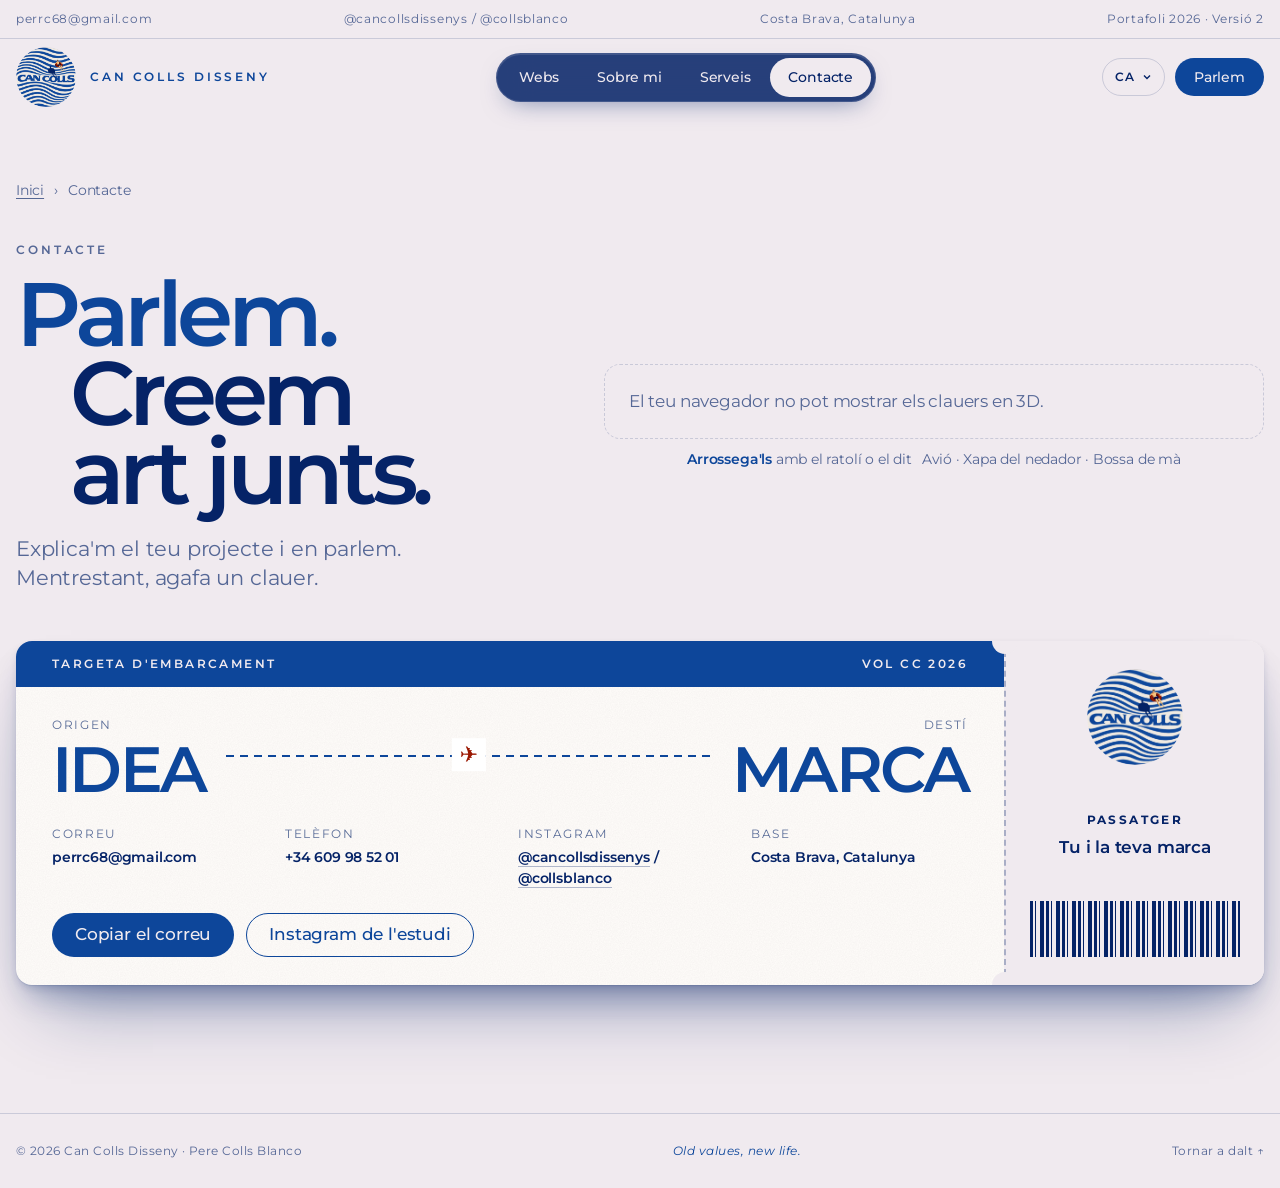
==== contacte.html @ 16e03395 "Portafoli v2: versió centrada en disseny web Webs (Brúixola actual i anterior, Galeria Onyar, All El" ====
<!doctype html>
<html lang="ca">
<head>
<meta charset="utf-8">
<meta name="viewport" content="width=device-width,initial-scale=1,viewport-fit=cover">
<title>Contacte · Pere Colls</title>
<meta name="claude:viewport-fit-sides" content="cover">
<meta name="description" content="Contacta amb Pere Colls, Can Colls Disseny.">
<link rel="preconnect" href="https://fonts.googleapis.com">
<link rel="preconnect" href="https://fonts.gstatic.com" crossorigin>
<link rel="stylesheet" href="https://fonts.googleapis.com/css2?family=Montserrat:ital,wght@0,400;0,500;0,600;1,400&display=swap">
<link rel="stylesheet" href="styles.css">
</head>
<body>
<div class="strip gut">
  <div class="wrap">
    <a href="contacte.html">perrc68@gmail.com</a>
    <span><a href="https://www.instagram.com/cancollsdissenys/" target="_blank" rel="noopener">@cancollsdissenys</a> / <a href="https://www.instagram.com/collsblanco/" target="_blank" rel="noopener">@collsblanco</a></span>
    <span>Costa Brava, Catalunya</span>
    <span>Portafoli 2026 · Versió 2</span>
  </div>
</div>

<nav class="nav gut" id="nav" aria-label="Principal">
  <div class="wrap">
    <a class="brand" href="./" aria-label="Can Colls Disseny, inici">
      <img src="assets/logo-cercle.png" alt="Logotip de Can Colls" width="60" height="60">
      <span>Can Colls Disseny</span>
    </a>
    <div class="menu" id="menu">
      <div class="menu-bar">
        <span class="menu-pill" aria-hidden="true"></span>
        <a href="treball.html" data-panel="p-treball">Webs</a>
        <a href="sobre-mi.html" data-panel="p-sobre">Sobre mi</a>
        <a href="serveis.html" data-panel="p-serveis">Serveis</a>
        <a href="contacte.html" data-panel="p-contacte" aria-current="page">Contacte</a>
      </div>
      <div class="menu-panel" aria-hidden="true">
        <div class="mp" id="p-treball">
          <p class="mp-k">Webs</p>
          <a href="treball.html#bruixola"><img src="assets/web/bx-hero.jpg" alt="" width="56" height="56" loading="lazy"><span><b>Brúixola</b><small>Web i evolució · 2026</small></span></a>
          <a href="treball.html#onyar"><img src="assets/web/on-hero.jpg" alt="" width="56" height="56" loading="lazy"><span><b>Galeria Onyar</b><small>Web de galeria d'art</small></span></a>
          <a href="treball.html#aem"><img src="assets/web/aem-inici.jpg" alt="" width="56" height="56" loading="lazy"><span><b>All Electric Motors</b><small>Web d'empresa · en curs</small></span></a>
          <a href="treball.html#portafoli"><img src="assets/web/pf-inici.jpg" alt="" width="56" height="56" loading="lazy"><span><b>Portafoli Can Colls</b><small>Web personal</small></span></a>
          <a href="treball.html#segell"><img src="assets/web/sg-olivetti.jpg" alt="" width="56" height="56" loading="lazy"><span><b>Segell</b><small>Revista de marques</small></span></a>
          <a href="treball.html#altres"><img src="assets/cc-hero.jpg" alt="" width="56" height="56" loading="lazy"><span><b>Altres projectes</b><small>Branding, moda i cartells</small></span></a>
        </div>
        <div class="mp" id="p-sobre">
          <img class="mp-photo" src="assets/pere-retrat.jpg" alt="" width="120" height="150" loading="lazy">
          <div><p class="mp-k">Sobre mi</p><p class="mp-t">Hola! Sóc en Pere.</p><p class="mp-s">Disseny web i branding des de la Costa Brava. Estudio Màrqueting i Publicitat a Girona.</p></div>
        </div>
        <div class="mp" id="p-serveis">
          <p class="mp-k">Serveis</p>
          <a href="serveis.html">Webs</a>
          <a href="serveis.html">Identitat de marca</a>
          <a href="serveis.html">Cartelleria</a>
          <a href="serveis.html">Extres a la carta</a>
        </div>
        <div class="mp" id="p-contacte">
          <p class="mp-k">Contacte</p>
          <p class="mp-t">Parlem. Creem art junts.</p>
          <p class="mp-s">perrc68@gmail.com</p>
          <a class="mp-go" href="contacte.html">Obre la targeta d'embarcament →</a>
        </div>
      </div>
    </div>
    <div class="nav-end">
      <div class="lang" id="lang">
        <button type="button" class="lang-btn" id="lang-btn" aria-haspopup="listbox" aria-expanded="false" aria-label="Idioma"><span id="lang-cur">CA</span><svg width="10" height="10" viewBox="0 0 10 10" aria-hidden="true"><path d="M2 3.5l3 3 3-3" fill="none" stroke="currentColor" stroke-width="1.4"/></svg></button>
        <ul class="lang-list" id="lang-list" translate="no" role="listbox" aria-label="Idioma" hidden>
          <li><button type="button" role="option" data-lang="ca" lang="ca"><span>Català</span><small>CA</small></button></li>
          <li><button type="button" role="option" data-lang="en" lang="en"><span>English</span><small>EN</small></button></li>
          <li><button type="button" role="option" data-lang="es" lang="es"><span>Español</span><small>ES</small></button></li>
          <li><button type="button" role="option" data-lang="fr" lang="fr"><span>Français</span><small>FR</small></button></li>
        </ul>
      </div>
      <a class="pill pill--fill" href="contacte.html">Parlem</a>
    </div>
  </div>
</nav>

<main id="contingut-principal">
  <!-- CONTACTE -->
  <section class="contact gut" id="contacte" aria-labelledby="ct-t">
    <div class="wrap">
      <nav class="crumbs" aria-label="Ruta" style="margin-bottom:40px"><a href="./">Inici</a><span aria-hidden="true">›</span><span>Contacte</span></nav>
      <div class="contact-top">
        <div>
          <p class="eyebrow" style="margin-bottom:16px">Contacte</p>
          <h2 id="ct-t">Parlem. <span>Creem art junts.</span></h2>
          <p class="lead">Explica'm el teu projecte i en parlem. Mentrestant, agafa un clauer.</p>
        </div>
        <figure class="keys">
          <canvas id="keys" aria-label="Tres clauers 3D de Can Colls que es poden arrossegar: un avió en miniatura, una xapa amb el nedador i una bossa de mà"></canvas>
          <p class="keys-msg">El teu navegador no pot mostrar els clauers en 3D.</p>
          <figcaption><span><b>Arrossega'ls</b> amb el ratolí o el dit</span><span>Avió · Xapa del nedador · Bossa de mà</span></figcaption>
        </figure>
      </div>
      <article class="pass" aria-label="Targeta d'embarcament amb les dades de contacte">
        <div class="pass-main">
          <div class="pass-top"><span>Targeta d'embarcament</span><span>Vol CC 2026</span></div>
          <div class="route">
            <div><small>Origen</small><b>IDEA</b></div>
            <div class="path" aria-hidden="true"></div>
            <div class="r2"><small>Destí</small><b>MARCA</b></div>
          </div>
          <dl class="fields">
            <div><dt>Correu</dt><dd id="mail">perrc68@gmail.com</dd></div>
            <div><dt>Telèfon</dt><dd>+34 609 98 52 01</dd></div>
            <div><dt>Instagram</dt><dd><a href="https://www.instagram.com/cancollsdissenys/" target="_blank" rel="noopener">@cancollsdissenys</a> / <a href="https://www.instagram.com/collsblanco/" target="_blank" rel="noopener">@collsblanco</a></dd></div>
            <div><dt>Base</dt><dd>Costa Brava, Catalunya</dd></div>
          </dl>
          <div class="pass-actions">
            <button class="pill pill--fill" type="button" id="copy">Copiar el correu</button>
            <a class="pill pill--line" href="https://www.instagram.com/cancollsdissenys/" target="_blank" rel="noopener">Instagram de l'estudi</a>
            <span class="copied" id="copied" role="status" aria-live="polite"></span>
          </div>
        </div>
        <div class="pass-stub">
          <img src="assets/logo-cercle.png" alt="Logotip de Can Colls" width="96" height="96" loading="lazy">
          <div><b>Passatger</b><p style="font-weight:600;margin-top:4px">Tu i la teva marca</p></div>
          <div class="bar" aria-hidden="true"></div>
        </div>
      </article>
    </div>
  </section>
</main>

<footer class="gut">
  <div class="wrap">
    <span>© 2026 Can Colls Disseny · Pere Colls Blanco</span>
    <i>Old values, new life.</i>
    <a href="#" onclick="window.scrollTo({top:0,behavior:'smooth'});return false;" style="text-decoration:none">Tornar a dalt ↑</a>
  </div>
</footer>

<dialog class="lb" id="lb" aria-label="Imatge ampliada">
  <button type="button" id="lb-close">Tanca</button>
  <img id="lb-img" src="" alt="">
  <p id="lb-cap"></p>
</dialog>

<script src="https://cdnjs.cloudflare.com/ajax/libs/three.js/r128/three.min.js"></script>
<script src="keys.js"></script>
<script src="i18n.js"></script>
<script src="app.js"></script>
</body>
</html>
---- styles.css ----
/* Can Colls Disseny · portafoli */
/* Layout: estudi retro-editorial. Manual Can Colls (colors, Montserrat, logotip) mana sobre tot;
   estructura de Lafulla (índex net), Abril (collage), Kevin Luna (pestanyes, "Hola!"), Nofringga (índex amb selecció, capçaleres de categoria);
   moviment d'Apple (scroll fixat, revelat de paraules, imatge que s'expandeix, galeria horitzontal). */
:root{
  /* Paleta oficial del manual de marca */
  --blau:#0D469A;      /* Blau principal: logotip, títols, elements clau */
  --mari:#052367;      /* Blau marí: fons foscos, textos de suport */
  --vermell:#9A1701;   /* Vermell terra: accent puntual */
  --blanc:#F0EAEF;     /* Blanc trencat: fons clars */
  --paper:#FFFFFF;

  /* Rols (tema clar) */
  --bg:var(--blanc);
  --fg:var(--mari);
  --heading:var(--blau);
  --muted:rgba(5,35,103,.66);
  --faint:rgba(5,35,103,.2);
  --line:rgba(5,35,103,.16);
  --surface:var(--paper);
  --band:var(--mari);
  --band-fg:var(--blanc);
  --band2:var(--blau);
  --btn:var(--blau);
  --btn-fg:var(--blanc);
  --outline:var(--blau);
  --accent:var(--vermell);
  --nav:rgba(240,234,239,.78);
  --shadow:rgba(5,35,103,.18);

  /* Tipografia: Montserrat SemiBold per a titulars, Regular per a text (manual p.07) */
  --font:"Montserrat",ui-sans-serif,system-ui,-apple-system,"Segoe UI",Roboto,Arial,sans-serif;
  --t-cap:12px; --t-sm:14px; --t-body:17px; --t-sub:21px;
  --t-h3:clamp(24px,2.6vw,32px);
  --t-h2:clamp(36px,5.4vw,72px);
  --t-h1:clamp(84px,17vw,248px);

  /* Moviment Apple */
  --ease:cubic-bezier(.28,.11,.32,1);
  --ease-out:cubic-bezier(.25,.1,.25,1);
  --r-img:8px; --r-pill:980px;
  --gut-l:max(16px,env(safe-area-inset-left,0px));
  --gut-r:max(16px,env(safe-area-inset-right,0px));
  --max:1320px;
}
@media (prefers-color-scheme:dark){
  :root:not([data-theme="light"]){
    --bg:var(--mari); --fg:var(--blanc); --heading:var(--blanc);
    --muted:rgba(240,234,239,.72); --faint:rgba(240,234,239,.22); --line:rgba(240,234,239,.16);
    --surface:#0A2F7A; --band:var(--blau); --band-fg:var(--blanc); --band2:#0A2F7A;
    --btn:var(--blanc); --btn-fg:var(--mari); --outline:var(--blanc);
    --nav:rgba(5,35,103,.78); --shadow:rgba(0,0,0,.4);
    color-scheme:dark;
  }
}
:root[data-theme="dark"]{
  --bg:var(--mari); --fg:var(--blanc); --heading:var(--blanc);
  --muted:rgba(240,234,239,.72); --faint:rgba(240,234,239,.22); --line:rgba(240,234,239,.16);
  --surface:#0A2F7A; --band:var(--blau); --band-fg:var(--blanc); --band2:#0A2F7A;
  --btn:var(--blanc); --btn-fg:var(--mari); --outline:var(--blanc);
  --nav:rgba(5,35,103,.78); --shadow:rgba(0,0,0,.4);
  color-scheme:dark;
}

*{box-sizing:border-box}
html{scroll-behavior:smooth;-webkit-text-size-adjust:100%}
body{background:var(--bg);color:var(--fg);font-family:var(--font);font-size:var(--t-body);line-height:1.5;letter-spacing:-.011em;overflow-x:clip;-webkit-font-smoothing:antialiased}
img{display:block;max-width:100%;height:auto}
a{color:inherit}
h1,h2,h3{font-weight:600;color:var(--heading);text-wrap:balance;margin:0}
p{margin:0}
:focus-visible{outline:2px solid var(--accent);outline-offset:3px;border-radius:4px}
.wrap{max-width:var(--max);margin-inline:auto}
.gut{padding-left:var(--gut-l);padding-right:var(--gut-r)}
.eyebrow{font-size:var(--t-cap);font-weight:600;letter-spacing:.24em;text-transform:uppercase;color:var(--muted)}
.lead{font-size:var(--t-sub);line-height:1.38;max-width:34ch;color:var(--fg)}
.stars{letter-spacing:.2em}

/* Botons píndola (Apple) amb colors de marca */
.pill{display:inline-flex;align-items:center;gap:8px;min-height:44px;padding:11px 22px;border-radius:var(--r-pill);font:500 var(--t-body)/1 var(--font);letter-spacing:-.01em;text-decoration:none;border:1px solid transparent;cursor:pointer;transition:transform .5s var(--ease),background-color .3s var(--ease-out),color .3s var(--ease-out)}
.pill:hover{transform:translateY(-2px)}
.pill:active{transform:scale(.97)}
.pill--fill{background:var(--btn);color:var(--btn-fg)}
.pill--line{background:transparent;color:var(--outline);border-color:var(--outline)}
.pill--line:hover{background:var(--outline);color:var(--bg)}
.pills{display:flex;flex-wrap:wrap;gap:12px}

/* ---------- Franja de contacte (Nofringga) ---------- */
.strip{border-bottom:1px solid var(--line)}
.strip .wrap{display:flex;justify-content:space-between;gap:16px;flex-wrap:wrap;padding-block:10px;font-size:var(--t-cap);letter-spacing:.06em;color:var(--muted)}
.strip a{text-decoration:none}
.strip a:hover{color:var(--heading)}

/* ---------- Navegació glaçada (Apple) ---------- */
.nav{position:sticky;top:env(safe-area-inset-top,0px);z-index:50;transition:transform .5s var(--ease),background-color .4s var(--ease-out),border-color .4s;border-bottom:1px solid transparent}
.nav.is-solid{background:var(--nav);-webkit-backdrop-filter:saturate(180%) blur(20px);backdrop-filter:saturate(180%) blur(20px);border-bottom-color:var(--line)}
.nav.is-hidden{transform:translateY(-110%)}
.nav .wrap{display:flex;align-items:center;justify-content:space-between;gap:16px;padding-block:8px}
.brand{display:flex;align-items:center;gap:14px;text-decoration:none}
.brand img{width:60px;height:60px;border-radius:50%}  /* mida mínima digital: 60px */
.brand span{font-size:var(--t-cap);font-weight:600;letter-spacing:.24em;text-transform:uppercase;color:var(--heading)}
.nav ul{display:flex;gap:28px;list-style:none;margin:0;padding:0;font-size:var(--t-sm);font-weight:500}
.nav ul a{text-decoration:none;position:relative;padding-block:6px}
.nav ul a::after{content:"";position:absolute;left:0;right:0;bottom:0;height:1px;background:currentColor;transform:scaleX(0);transform-origin:left;transition:transform .5s var(--ease)}
.nav ul a:hover::after{transform:scaleX(1)}
.nav .pill{min-height:38px;padding:8px 18px;font-size:var(--t-sm)}
@media (max-width:860px){.nav ul{display:none}.brand span{display:none}}

/* ---------- Hero amb collage (Abril) ---------- */
.hero{position:relative;padding-block:clamp(24px,5vw,64px) clamp(48px,7vw,96px)}
.hero .wrap{position:relative;display:grid;grid-template-columns:minmax(0,1.15fr) minmax(0,1fr);gap:clamp(24px,4vw,56px);align-items:end}
.hero-copy{display:grid;gap:28px;min-width:0;position:relative;z-index:2}
.hero h1{font-size:var(--t-h1);line-height:.84;letter-spacing:-.055em;color:var(--heading);margin-left:-.04em}
.hero h1 span{display:block}
.hero h1 .l2{padding-left:.42em}
.motto{display:inline-flex;align-items:center;gap:10px;font-style:italic;font-size:var(--t-sub);color:var(--heading)}
.motto::before{content:"";width:36px;height:1px;background:currentColor}
.collage{position:relative;min-height:620px;min-width:0}
.polaroid{position:absolute;top:0;right:6%;width:min(300px,62%);background:var(--paper);padding:12px 12px 46px;border-radius:2px;box-shadow:0 18px 40px -12px var(--shadow);rotate:3.5deg}
.polaroid img{aspect-ratio:4/5;object-fit:cover;object-position:50% 18%;width:100%}
.polaroid figcaption{position:absolute;left:14px;right:14px;bottom:14px;font-size:var(--t-sm);font-style:italic;color:#052367}
.tape{position:absolute;top:-14px;left:50%;width:96px;height:28px;translate:-50% 0;rotate:-4deg;background:rgba(13,70,154,.22);backdrop-filter:blur(1px)}
.note{position:absolute;left:0;bottom:0;width:min(290px,64%);background:var(--paper);color:#052367;padding:22px 22px 26px;rotate:-5deg;box-shadow:0 18px 40px -14px var(--shadow);background-image:repeating-linear-gradient(to bottom,transparent 0 27px,rgba(13,70,154,.14) 27px 28px);background-position:0 54px}
.note::before{content:"";position:absolute;inset:0 auto 0 30px;width:1px;background:rgba(154,23,1,.45)}
.note h2{font-size:var(--t-sm);letter-spacing:.2em;text-transform:uppercase;color:#0D469A;margin-bottom:10px;padding-left:20px}
.note ul{list-style:none;margin:0;padding:0 0 0 20px;font-size:var(--t-sm);line-height:28px;font-weight:500}
.stamp{position:absolute;right:0;bottom:0;width:132px;height:132px;padding:14px;background:var(--paper);border-radius:4px;box-shadow:0 12px 30px -12px var(--shadow);outline:2px dashed rgba(13,70,154,.35);outline-offset:-6px}
.stamp img{width:100%;height:100%;border-radius:50%}
.stamp-label{position:absolute;right:146px;bottom:16px;font-size:var(--t-cap);letter-spacing:.2em;text-transform:uppercase;color:var(--muted);text-align:right;line-height:1.6}
[data-speed]{will-change:transform}
@media (max-width:900px){
  .hero .wrap{grid-template-columns:minmax(0,1fr)}
  .collage{min-height:560px;max-width:520px;width:100%;justify-self:center}
}
@media (max-width:480px){
  .collage{min-height:480px}
  .stamp{width:104px;height:104px;padding:10px}
  .stamp-label{display:none}
  .note{width:72%}
}

/* ---------- Banda de teletip (manual: "CAN COLLS Branding *****") ---------- */
.ticker{background:var(--band2);color:var(--blanc);overflow:hidden;border-block:1px solid rgba(240,234,239,.2)}
.ticker-track{display:flex;width:max-content;animation:tick 38s linear infinite}
.ticker:hover .ticker-track{animation-play-state:paused}
.ticker span{white-space:nowrap;padding:14px 0;font-size:clamp(14px,1.6vw,20px);font-weight:600;letter-spacing:.02em;text-transform:uppercase}
.ticker span i{font-style:normal;font-weight:400;opacity:.7;margin-inline:22px;letter-spacing:.2em}
.ticker--rev .ticker-track{animation-direction:reverse;animation-duration:46s}
@keyframes tick{to{transform:translateX(-50%)}}

/* ---------- Manifest: revelat de paraules (Apple) ---------- */
.manifest{position:relative;height:240vh}
.manifest-stage{position:sticky;top:0;min-height:100svh;display:grid;align-content:center;gap:48px;padding-block:96px}
.manifest-text{font-size:clamp(28px,4.4vw,58px);line-height:1.12;letter-spacing:-.035em;font-weight:600;color:var(--heading);max-width:22ch}
.manifest-text .w{opacity:var(--o,1);transition:opacity .2s linear}
.values{display:grid;grid-template-columns:repeat(3,minmax(0,1fr));gap:24px;border-top:1px solid var(--line);padding-top:24px;max-width:980px}
.values div{display:grid;gap:6px;min-width:0}
.values b{font-weight:600;font-size:var(--t-sub);color:var(--heading);display:flex;align-items:center;gap:10px}
.values b::before{content:"";width:8px;height:8px;border-radius:50%;background:var(--accent)}
.values p{font-size:var(--t-sm);color:var(--muted)}
@media (max-width:700px){.values{grid-template-columns:minmax(0,1fr)}.manifest{height:200vh}}

/* ---------- Índex amb caixes de selecció (Nofringga) ---------- */
.index{background:var(--band);color:var(--band-fg)}
.index .wrap{padding-block:clamp(56px,8vw,112px);display:grid;grid-template-columns:minmax(0,1.4fr) minmax(0,.6fr);gap:48px;align-items:center}
.index-head{display:flex;align-items:baseline;gap:18px;flex-wrap:wrap;margin-bottom:40px}
.index h2{color:var(--band-fg);font-size:var(--t-h2);letter-spacing:-.04em;line-height:1}
.index h2 em{font-weight:400;font-size:.42em;letter-spacing:0;vertical-align:middle;margin-inline:.2em}
.index .eyebrow{color:rgba(240,234,239,.7)}
.sels{display:flex;flex-wrap:wrap;gap:22px 28px;list-style:none;margin:0;padding:0}
.sel{position:relative;display:inline-flex;align-items:baseline;gap:10px;padding:8px 18px;border:1px solid rgba(240,234,239,.75);text-decoration:none;color:var(--blanc);font-size:clamp(22px,2.8vw,36px);font-weight:500;letter-spacing:-.03em;line-height:1.1;transition:background-color .4s var(--ease-out),color .4s var(--ease-out)}
.sel small{font-size:var(--t-cap);font-weight:600;letter-spacing:.14em;opacity:.7}
.sel i{position:absolute;width:7px;height:7px;background:var(--blanc);border:1px solid var(--blau)}
.sel i:nth-child(1){left:-4px;top:-4px}.sel i:nth-child(2){right:-4px;top:-4px}.sel i:nth-child(3){left:-4px;bottom:-4px}.sel i:nth-child(4){right:-4px;bottom:-4px}
.sel::after{content:"";position:absolute;right:-26px;top:50%;width:18px;height:1px;background:rgba(240,234,239,.5)}
.sel:hover{background:var(--blanc);color:var(--mari)}
.sel:hover i{background:var(--vermell);border-color:var(--blanc)}
.index-side{display:grid;justify-items:center;gap:16px;text-align:center}
.index-side img{width:min(240px,100%);aspect-ratio:1;border-radius:50%;margin:24px}  /* espai de seguretat al voltant del logotip */
.index-side p{font-size:var(--t-sm);color:rgba(240,234,239,.75);max-width:26ch}
@media (max-width:640px){.sel::after{display:none}}
@media (max-width:860px){.index .wrap{grid-template-columns:minmax(0,1fr)}.index-side{justify-items:start;text-align:left}.index-side img{width:140px;margin:16px}}

/* ---------- Treball: graella (Lafulla) + pestanyes de carpeta (Kevin Luna) ---------- */
.work{padding-block:clamp(56px,8vw,112px) 0}
.crumbs{font-size:var(--t-sm);color:var(--muted);display:flex;gap:10px;margin-bottom:12px}
.crumbs a{text-decoration:underline;text-underline-offset:3px}
.work h2{font-size:clamp(64px,13vw,184px);letter-spacing:-.06em;line-height:.88;text-transform:uppercase}
.work-intro{display:flex;justify-content:space-between;align-items:flex-end;gap:24px;flex-wrap:wrap;margin-bottom:40px}
.work-intro p{max-width:40ch;color:var(--muted)}
.tabs{display:flex;gap:4px;border-bottom:2px solid var(--heading);overflow-x:auto;scrollbar-width:none;margin-bottom:40px}
.tabs::-webkit-scrollbar{display:none}
.tab{flex:none;appearance:none;border:0;cursor:pointer;font:600 var(--t-sm)/1 var(--font);letter-spacing:.02em;padding:14px 22px 12px;border-radius:12px 12px 0 0;background:var(--surface);color:var(--heading);border:1px solid var(--line);border-bottom:0;transition:background-color .3s var(--ease-out),color .3s var(--ease-out),padding .4s var(--ease)}
.tab[aria-pressed="true"]{background:var(--heading);color:var(--bg);padding-top:18px}
.tab sup{font-weight:500;opacity:.7;margin-left:4px}
.grid{display:grid;grid-template-columns:repeat(2,minmax(0,1fr));gap:56px 32px}
.card{text-decoration:none;display:grid;gap:16px;min-width:0}
.card.is-in{animation:cardIn .7s var(--ease) both}
@keyframes cardIn{from{opacity:.0;transform:translateY(24px) scale(.98)}to{opacity:1;transform:none}}
.card-img{border-radius:var(--r-img);overflow:hidden;aspect-ratio:4/3;background:var(--surface);position:relative}
.card-img img{width:100%;height:100%;object-fit:cover;transition:transform 1.1s var(--ease)}
.card:hover .card-img img{transform:scale(1.045)}
.card-img .tag{position:absolute;left:14px;top:14px;background:var(--blanc);color:#052367;font-size:var(--t-cap);font-weight:600;letter-spacing:.08em;text-transform:uppercase;padding:6px 12px;border-radius:var(--r-pill)}
.card-meta{text-align:center;display:grid;gap:4px}
.card-meta h3{font-size:var(--t-h3);letter-spacing:-.03em;font-weight:500}
.card-meta span{font-size:var(--t-sm);color:var(--muted)}
.card:hover .card-meta h3{text-decoration:underline;text-decoration-thickness:1px;text-underline-offset:6px}
@media (max-width:640px){.grid{grid-template-columns:minmax(0,1fr);gap:40px}}

/* ---------- Casos: capçalera de categoria (Nofringga) ---------- */
.case{padding-top:clamp(80px,10vw,140px)}
.cat{background:var(--band2);color:var(--blanc)}
.cat .wrap{display:flex;align-items:center;gap:20px;padding-block:clamp(28px,4vw,48px)}
.cat .eyebrow{color:rgba(240,234,239,.75);display:block;margin-bottom:6px}
.cat h2{color:var(--blanc);font-size:clamp(32px,5.4vw,76px);letter-spacing:-.045em;line-height:1}
.cat h2 em{font-weight:400;font-style:italic}
.cat .rule{flex:1;height:2px;background:rgba(240,234,239,.6);min-width:24px}
.cat .num{flex:none;width:clamp(48px,6vw,72px);aspect-ratio:1;border-radius:50%;background:var(--blanc);color:#052367;display:grid;place-items:center;font-weight:600;font-size:clamp(18px,2vw,26px);font-variant-numeric:tabular-nums}
.case-head{display:grid;grid-template-columns:minmax(0,1fr) minmax(0,1.3fr);gap:32px 56px;padding-block:48px 40px;align-items:start}
.case-head h3{font-size:var(--t-h2);letter-spacing:-.045em;line-height:1}
.case-head h3 sup{font-size:.3em;font-weight:500;vertical-align:top;margin-left:6px;color:var(--muted)}
.meta{display:grid;grid-template-columns:repeat(4,minmax(0,1fr));gap:16px;border-block:1px solid var(--line);padding-block:14px;margin:0}
.meta div{min-width:0}
.meta dt{font-size:var(--t-cap);letter-spacing:.14em;text-transform:uppercase;color:var(--muted)}
.meta dd{margin:4px 0 0;font-size:var(--t-sm);font-weight:600;font-style:italic}
.case-body{display:grid;gap:20px;margin-top:24px}
.case-body p{color:var(--fg);max-width:60ch}
.case-body p+p{color:var(--muted)}
.swatches{display:flex;flex-wrap:wrap;gap:10px;margin-top:8px}
.sw{display:grid;align-content:end;min-width:132px;height:84px;padding:10px 12px;border-radius:var(--r-img);font-size:var(--t-cap);font-weight:600;letter-spacing:.06em;line-height:1.3;border:1px solid var(--line)}
.sw small{font-weight:400;opacity:.8}
@media (max-width:860px){.case-head{grid-template-columns:minmax(0,1fr)}.meta{grid-template-columns:repeat(2,minmax(0,1fr))}}

/* Imatge que s'expandeix fins a sang (Apple) */
.grow{position:relative;height:170vh}
.grow-stage{position:sticky;top:0;height:100svh;overflow:hidden}
.grow-stage img{position:absolute;inset:0;width:100%;height:100%;max-width:none;object-fit:cover;object-position:50% 50%;transform-origin:50% 50%;
  clip-path:inset(calc((1 - var(--p,0)) * 12%) calc((1 - var(--p,0)) * 14%) round calc((1 - var(--p,0)) * 28px + 0px));
  transform:scale(calc(1.12 - var(--p,0) * .12))}
.grow-cap{position:absolute;left:6vw;bottom:6vh;margin:0;background:var(--blanc);color:#052367;padding:14px 20px;border-radius:var(--r-img);font-size:var(--t-sm);font-weight:600;max-width:calc(100% - 12vw);opacity:calc(var(--p,0) * 1.6 - .5);transform:translateY(calc((1 - var(--p,0)) * 30px))}

/* Galeria de projecte */
.gal{display:grid;grid-template-columns:repeat(6,minmax(0,1fr));gap:16px;padding-block:16px}
.gal figure{margin:0;min-width:0;position:relative}
.gal button{all:unset;cursor:zoom-in;display:block;border-radius:var(--r-img);overflow:hidden;background:var(--surface)}
.gal button:focus-visible{outline:2px solid var(--accent);outline-offset:3px}
.gal img{width:100%;height:100%;object-fit:cover;transition:transform 1.1s var(--ease)}
.gal button:hover img{transform:scale(1.035)}
.gal figcaption{font-size:var(--t-cap);color:var(--muted);margin-top:8px;letter-spacing:.04em}
.s2{grid-column:span 2}.s3{grid-column:span 3}.s4{grid-column:span 4}.s6{grid-column:span 6}
.fill{display:grid;grid-template-rows:minmax(0,1fr) auto}.fill button{aspect-ratio:16/10}@media (min-width:761px){.fill button{aspect-ratio:auto;height:100%}}
.a-wide button{aspect-ratio:16/9}.a-sq button{aspect-ratio:1}.a-tall button{aspect-ratio:3/4}.a-poster button{aspect-ratio:9/16}
@media (max-width:760px){.gal{grid-template-columns:repeat(2,minmax(0,1fr))}.s2,.s3{grid-column:span 1}.s4,.s6{grid-column:span 2}}

/* ---------- Cartells: galeria horitzontal fixada (Apple) ---------- */
.hscroll{position:relative}
.hscroll-stage{position:sticky;top:0;height:100svh;overflow:hidden;display:grid;align-content:center;gap:28px}
.hscroll-head{display:flex;justify-content:space-between;align-items:flex-end;gap:24px;flex-wrap:wrap}
.hscroll-head p{max-width:46ch;color:var(--muted)}
.hscroll-bar{height:2px;background:var(--line);position:relative;max-width:var(--max);width:100%;margin-inline:auto}
.hscroll-bar span{position:absolute;inset:0 auto 0 0;width:calc(var(--hp,0) * 100%);background:var(--heading)}
.track{display:flex;gap:24px;width:max-content;padding-inline:max(var(--gut-l),calc((100vw - var(--max)) / 2));will-change:transform}
.poster{margin:0;width:clamp(220px,24vw,330px);display:grid;gap:12px}
.poster button{all:unset;cursor:zoom-in;display:block;border-radius:var(--r-img);overflow:hidden;aspect-ratio:778/1100;background:var(--surface);box-shadow:0 20px 40px -24px var(--shadow)}
.poster img{width:100%;height:100%;object-fit:cover;transition:transform 1s var(--ease)}
.poster button:hover img{transform:scale(1.04)}
.poster figcaption{display:flex;justify-content:space-between;gap:12px;font-size:var(--t-sm)}
.poster figcaption b{font-weight:600;color:var(--heading)}
.poster figcaption span{color:var(--muted)}
.no-pin .hscroll{height:auto!important}
.no-pin .hscroll-stage{position:relative;height:auto;padding-block:40px}
.no-pin .track{transform:none!important;overflow-x:auto;width:auto;scroll-snap-type:x mandatory;padding-bottom:16px}
.no-pin .poster{scroll-snap-align:start;flex:none}
.no-pin .hscroll-bar{display:none}

/* ---------- Contingut: carrusels tipus Instagram ---------- */
.case-body a{text-decoration-thickness:1px;text-underline-offset:3px;font-weight:600;color:var(--heading)}
.igs{display:grid;grid-template-columns:repeat(2,minmax(0,460px));justify-content:center;gap:40px;padding-block:24px 8px}
.ig{background:var(--surface);border:1px solid var(--line);border-radius:12px;overflow:hidden;min-width:0}
.ig-top{display:flex;align-items:center;gap:12px;padding:12px 14px}
.ig-top img{width:40px;height:40px;border-radius:50%;object-fit:cover;object-position:50% 25%}
.ig-top div{display:grid;line-height:1.25}
.ig-top b{font-size:var(--t-sm);font-weight:600}
.ig-top span{font-size:var(--t-cap);color:var(--muted)}
.ig-slides{display:flex;overflow-x:auto;scroll-snap-type:x mandatory;scrollbar-width:none;overscroll-behavior-x:contain}
.ig-slides::-webkit-scrollbar{display:none}
.ig-slides img{flex:0 0 100%;width:100%;aspect-ratio:1;object-fit:cover;scroll-snap-align:start}
.ig-ctrl{display:flex;align-items:center;justify-content:space-between;gap:12px;padding:10px 14px 0}
.ig-ctrl button{appearance:none;width:44px;height:44px;border-radius:50%;border:1px solid var(--line);background:transparent;color:var(--heading);font:500 22px/1 var(--font);cursor:pointer;transition:background-color .3s var(--ease-out)}
.ig-ctrl button:hover{background:var(--bg)}
.ig-ctrl button:disabled{opacity:.3;cursor:default}
.ig-dots{display:flex;gap:6px}
.ig-dots i{width:6px;height:6px;border-radius:50%;background:var(--faint);transition:background-color .3s,transform .4s var(--ease)}
.ig-dots i.on{background:var(--heading);transform:scale(1.25)}
.ig-cap{padding:10px 16px 18px;font-size:var(--t-sm)}
.ig-cap b{font-weight:600;margin-right:6px}
@media (max-width:760px){.igs{grid-template-columns:minmax(0,1fr)}}

/* ---------- En preparació ---------- */
.soon{padding-block:clamp(72px,9vw,120px) 0}
.soon-head{display:flex;justify-content:space-between;align-items:flex-end;gap:16px 24px;flex-wrap:wrap;margin-bottom:32px}
.soon-head h2{font-size:var(--t-h2);letter-spacing:-.045em;line-height:1}
.soon-head p{color:var(--muted)}
.soon-list{list-style:none;margin:0;padding:0;display:grid;grid-template-columns:repeat(3,minmax(0,1fr));gap:24px}
.soon-list li{display:grid;gap:10px;align-content:start;border-top:1px dashed var(--outline);padding-top:20px;min-width:0}
.soon-list b{font-size:var(--t-h3);font-weight:600;letter-spacing:-.03em;color:var(--heading)}
.soon-list p{font-size:var(--t-sm);color:var(--muted);max-width:34ch}
.soon-tag{display:inline-flex;align-items:center;gap:8px;justify-self:start;font-size:var(--t-cap);font-weight:600;letter-spacing:.14em;text-transform:uppercase;color:var(--muted)}
.soon-tag::before{content:"";width:8px;height:8px;border-radius:50%;background:var(--accent);animation:pulse 2s var(--ease-out) infinite}
@keyframes pulse{50%{opacity:.25}}
@media (max-width:760px){.soon-list{grid-template-columns:minmax(0,1fr)}}

/* ---------- Sobre mi (Kevin Luna) ---------- */
.about{padding-block:clamp(80px,10vw,140px)}
.about .wrap{display:grid;grid-template-columns:minmax(0,.8fr) minmax(0,1.2fr);gap:clamp(32px,5vw,72px);align-items:start}
.about-photo{position:relative;border-radius:var(--r-img);overflow:hidden}
.about-photo img{width:100%;aspect-ratio:4/5;object-fit:cover;object-position:50% 30%}
.sticker{position:absolute;left:16px;bottom:16px;background:var(--blanc);color:#052367;border:1px solid #052367;padding:8px 14px;border-radius:var(--r-pill);font-size:var(--t-cap);font-weight:600;letter-spacing:.12em;text-transform:uppercase;rotate:-3deg}
.about h2{font-size:var(--t-h2);letter-spacing:-.045em;line-height:1;margin-bottom:24px}
.about h2 span{color:var(--accent)}
.about-text{display:grid;gap:16px;max-width:60ch}
.about-text p+p{color:var(--muted)}
.cols{display:grid;grid-template-columns:repeat(2,minmax(0,1fr));gap:36px 40px;margin-top:48px}
.col h3{font-size:var(--t-sm);letter-spacing:.2em;text-transform:uppercase;margin-bottom:14px;display:flex;justify-content:space-between;border-bottom:1px solid var(--line);padding-bottom:10px}
.col ul{list-style:none;margin:0;padding:0;display:grid;gap:14px}
.col li{display:grid;grid-template-columns:auto minmax(0,1fr);gap:4px 14px;font-size:var(--t-sm)}
.col li b{font-weight:600;font-variant-numeric:tabular-nums;color:var(--heading);white-space:nowrap}
.col li span{min-width:0}
.col li em{grid-column:2;font-style:normal;color:var(--muted)}
.chips{display:flex;flex-wrap:wrap;gap:8px}
.chips span{border:1px solid var(--outline);color:var(--outline);border-radius:var(--r-pill);padding:6px 14px;font-size:var(--t-sm)}
.chips span.learning{border-style:dashed}
@media (max-width:860px){.about .wrap{grid-template-columns:minmax(0,1fr)}.about-photo{max-width:440px}}
@media (max-width:560px){.cols{grid-template-columns:minmax(0,1fr)}}

/* ---------- Serveis: tiquets (Abril) + procés ---------- */
.services{background:var(--band);color:var(--band-fg)}
.services .wrap{padding-block:clamp(80px,10vw,140px)}
.services h2{color:var(--band-fg);font-size:var(--t-h2);letter-spacing:-.045em;line-height:1}
.services .eyebrow{color:rgba(240,234,239,.7)}
.services-head{display:flex;justify-content:space-between;align-items:flex-end;gap:24px;flex-wrap:wrap;margin-bottom:56px}
.services-head p{max-width:40ch;color:rgba(240,234,239,.8)}
.receipts{display:grid;grid-template-columns:repeat(3,minmax(0,1fr));gap:32px;align-items:start}
.receipt{background:var(--paper);color:#052367;padding:28px 24px 40px;font-size:var(--t-sm);font-variant-numeric:tabular-nums;
  -webkit-mask:conic-gradient(from -45deg at bottom,#0000,#000 1deg 89deg,#0000 90deg) 50%/16px 100%;mask:conic-gradient(from -45deg at bottom,#0000,#000 1deg 89deg,#0000 90deg) 50%/16px 100%;
  transition:transform .6s var(--ease)}
.receipt:nth-child(1){rotate:-1.5deg}.receipt:nth-child(2){rotate:1deg;margin-top:28px}.receipt:nth-child(3){rotate:-.5deg;margin-top:8px}
.receipt:hover{transform:translateY(-6px)}
.receipt header{text-align:center;display:grid;justify-items:center;gap:6px;padding-bottom:16px;border-bottom:1px dashed rgba(5,35,103,.4)}
.receipt header img{width:60px;height:60px;border-radius:50%}
.receipt header b{font-size:var(--t-cap);letter-spacing:.24em;text-transform:uppercase}
.receipt header small{color:rgba(5,35,103,.65)}
.receipt h3{font-size:var(--t-sub);color:#0D469A;margin:18px 0 4px}
.receipt .for{color:rgba(5,35,103,.7);margin-bottom:14px}
.receipt ul{list-style:none;margin:0;padding:0;display:grid;gap:6px}
.receipt li{display:flex;justify-content:space-between;gap:12px}
.receipt li::after{content:"✓";color:#0D469A;font-weight:600}
.receipt .total{display:flex;justify-content:space-between;align-items:baseline;border-top:1px dashed rgba(5,35,103,.4);margin-top:16px;padding-top:14px;font-weight:600}
.receipt .total b{font-size:28px;letter-spacing:-.03em;color:#0D469A}
.receipt .total--x b{font-size:var(--t-sub)}
.receipt .time{margin-top:6px;color:rgba(5,35,103,.65);font-size:var(--t-cap);letter-spacing:.08em;text-transform:uppercase}
.receipt .bar{height:36px;margin-top:18px;background:repeating-linear-gradient(90deg,#052367 0 2px,transparent 2px 4px,#052367 4px 5px,transparent 5px 9px,#052367 9px 12px,transparent 12px 14px)}
.steps{list-style:none;margin:80px 0 0;padding:0;display:grid;grid-template-columns:repeat(6,minmax(0,1fr));gap:20px;counter-reset:s}
.steps li{display:grid;gap:10px;align-content:start;border-top:1px solid rgba(240,234,239,.35);padding-top:16px;min-width:0}
.steps li::before{counter-increment:s;content:counter(s);width:34px;height:34px;border-radius:50%;border:1px solid rgba(240,234,239,.7);display:grid;place-items:center;font-size:var(--t-sm);font-weight:600}
.steps b{font-weight:600}
.steps p{font-size:var(--t-sm);color:rgba(240,234,239,.75)}
.steps-title{margin-top:80px;font-size:var(--t-h3);color:var(--band-fg);letter-spacing:-.03em}
.steps-title+.steps{margin-top:28px}
@media (max-width:980px){.receipts{grid-template-columns:minmax(0,1fr);max-width:440px}.receipt:nth-child(n){margin-top:0}.steps{grid-template-columns:repeat(2,minmax(0,1fr))}}

/* ---------- Contacte: targeta d'embarcament ---------- */
.contact{padding-block:clamp(80px,10vw,140px)}
.contact h2{font-size:clamp(56px,10vw,150px);letter-spacing:-.06em;line-height:.88;margin-bottom:48px}
.contact h2 span{display:block;padding-left:.6em;color:var(--fg)}
.pass{display:grid;grid-template-columns:minmax(0,1fr) 260px;background:var(--paper);color:#052367;border-radius:16px;overflow:hidden;box-shadow:0 30px 60px -30px var(--shadow);position:relative}
.pass-main{padding:28px clamp(20px,3vw,36px);display:grid;gap:24px;min-width:0}
.pass-top{display:flex;justify-content:space-between;gap:16px;flex-wrap:wrap;align-items:center;background:#0D469A;color:#F0EAEF;margin:-28px calc(-1 * clamp(20px,3vw,36px)) 0;padding:14px clamp(20px,3vw,36px);font-size:var(--t-cap);font-weight:600;letter-spacing:.2em;text-transform:uppercase}
.route{display:grid;grid-template-columns:auto minmax(0,1fr) auto;align-items:center;gap:20px}
.route b{display:block;font-size:clamp(36px,6vw,64px);font-weight:600;letter-spacing:-.04em;line-height:1;color:#0D469A}
.route small{font-size:var(--t-cap);letter-spacing:.14em;text-transform:uppercase;color:rgba(5,35,103,.65)}
.route .r2{text-align:right}
.route .path{height:2px;background:repeating-linear-gradient(90deg,#0D469A 0 8px,transparent 8px 14px);position:relative}
.route .path::after{content:"✈";position:absolute;left:50%;top:50%;translate:-50% -54%;background:#fff;padding:0 8px;color:#9A1701;font-size:22px}
.fields{display:grid;grid-template-columns:repeat(4,minmax(0,1fr));gap:16px;margin:0}
.fields div{min-width:0}
.fields dt{font-size:var(--t-cap);letter-spacing:.14em;text-transform:uppercase;color:rgba(5,35,103,.65)}
.fields dd{margin:4px 0 0;font-weight:600;font-size:var(--t-sm);overflow-wrap:anywhere}
.fields a{text-decoration:none;border-bottom:1px solid rgba(5,35,103,.3)}
.fields a:hover{border-bottom-color:#052367}
.pass-actions{display:flex;flex-wrap:wrap;gap:12px;align-items:center}
.pass-actions .pill--fill{background:#0D469A;color:#F0EAEF}
.pass-actions .pill--line{color:#0D469A;border-color:#0D469A}
.pass-actions .pill--line:hover{background:#0D469A;color:#F0EAEF}
.copied{font-size:var(--t-sm);color:#0D469A;font-weight:600}
.pass-stub{border-left:2px dashed rgba(5,35,103,.3);padding:28px 24px;display:grid;justify-items:center;align-content:space-between;gap:16px;text-align:center;position:relative;background:var(--blanc)}
.pass-stub::before,.pass-stub::after{content:"";position:absolute;left:-14px;width:26px;height:26px;border-radius:50%;background:var(--bg)}
.pass-stub::before{top:-13px}.pass-stub::after{bottom:-13px}
.pass-stub img{width:96px;height:96px;border-radius:50%}
.pass-stub b{font-size:var(--t-cap);letter-spacing:.2em;text-transform:uppercase}
.pass-stub .bar{width:100%;height:56px;background:repeating-linear-gradient(90deg,#052367 0 3px,transparent 3px 5px,#052367 5px 6px,transparent 6px 10px,#052367 10px 14px,transparent 14px 16px)}
@media (max-width:820px){.pass{grid-template-columns:minmax(0,1fr)}.pass-stub{border-left:0;border-top:2px dashed rgba(5,35,103,.3);grid-template-columns:auto minmax(0,1fr);text-align:left;justify-items:start;align-items:center}.pass-stub::before,.pass-stub::after{display:none}.pass-stub .bar{grid-column:1/-1}.fields{grid-template-columns:repeat(2,minmax(0,1fr))}.route b{font-size:34px}}

/* ---------- Peu ---------- */
footer{border-top:1px solid var(--line)}
footer .wrap{display:flex;justify-content:space-between;gap:16px;flex-wrap:wrap;padding-block:28px;font-size:var(--t-cap);color:var(--muted);letter-spacing:.04em}
footer i{font-style:italic;color:var(--heading)}

/* ---------- Revelat en entrar (només per sota del plec) ---------- */
.rv-pending{opacity:0;transform:translateY(32px)}
.rv-in{opacity:1;transform:none;transition:opacity 1s var(--ease),transform 1.1s var(--ease);transition-delay:var(--d,0s)}

/* Visor d'imatges */
dialog.lb{border:0;padding:0;background:transparent;max-width:min(94vw,1200px);max-height:92svh}
dialog.lb::backdrop{background:rgba(5,35,103,.88);-webkit-backdrop-filter:blur(8px);backdrop-filter:blur(8px)}
dialog.lb img{max-height:84svh;width:auto;margin-inline:auto;border-radius:var(--r-img)}
dialog.lb p{color:#F0EAEF;text-align:center;font-size:var(--t-sm);margin-top:12px}
dialog.lb button{position:fixed;top:calc(16px + env(safe-area-inset-top,0px));right:calc(16px + env(safe-area-inset-right,0px));min-height:44px;padding:10px 18px;border-radius:var(--r-pill);border:1px solid #F0EAEF;background:transparent;color:#F0EAEF;font:500 var(--t-sm)/1 var(--font);cursor:pointer}
dialog.lb[open]{animation:lbIn .5s var(--ease)}
@keyframes lbIn{from{opacity:0;transform:scale(.96)}to{opacity:1;transform:none}}

/* Moviment reduït: tot estàtic */
.no-motion .manifest,.no-motion .grow{height:auto}
.no-motion .manifest-stage,.no-motion .grow-stage{position:relative;min-height:0;height:auto}
.no-motion .grow-stage img{position:relative;clip-path:none;transform:none;aspect-ratio:16/9;height:auto}
.no-motion .grow-cap{opacity:1;transform:none}
.no-motion .ticker-track{animation:none}
.no-motion .manifest-text .w{opacity:1!important}
@media (prefers-reduced-motion:reduce){html{scroll-behavior:auto}*{transition-duration:.01ms!important;animation-duration:.01ms!important}}

/* ---------- Multipàgina ---------- */
:root{padding-top:env(safe-area-inset-top,0px);padding-bottom:env(safe-area-inset-bottom,0px)}
body{margin:0}
[hidden]{display:none!important}
.nav ul a[aria-current="page"]{color:var(--heading);font-weight:600}
.nav ul a[aria-current="page"]::after{transform:scaleX(1)}
.page-crumbs .wrap{padding-block:28px 0}
.page-crumbs + .about{padding-top:clamp(32px,5vw,56px)}
.page-crumbs + .services .wrap{padding-top:clamp(56px,7vw,96px)}

/* Enllaços a la resta de pàgines (inici) */
.next{padding-block:clamp(72px,9vw,120px)}
.next .eyebrow{margin-bottom:20px}
.next-links{list-style:none;margin:0;padding:0;border-top:1px solid var(--line)}
.next-links a{display:grid;grid-template-columns:minmax(0,1fr) auto;align-items:center;gap:8px 24px;padding-block:22px;border-bottom:1px solid var(--line);text-decoration:none}
.next-links b{font-size:clamp(32px,5vw,64px);font-weight:600;letter-spacing:-.045em;line-height:1;color:var(--heading);transition:transform .6s var(--ease)}
.next-links span{grid-column:1;font-size:var(--t-sm);color:var(--muted)}
.next-links i{grid-row:1/3;grid-column:2;font-style:normal;width:56px;height:56px;border-radius:50%;border:1px solid var(--outline);color:var(--outline);display:grid;place-items:center;font-size:22px;transition:background-color .4s var(--ease-out),color .4s var(--ease-out),transform .6s var(--ease)}
.next-links a:hover b{transform:translateX(12px)}
.next-links a:hover i{background:var(--outline);color:var(--bg);transform:rotate(-45deg)}

/* Serveis sense preus */
.receipts{display:flex;flex-wrap:wrap;justify-content:center;gap:32px;align-items:flex-start}
.receipt{flex:1 1 260px;max-width:350px;position:relative}
.receipt:nth-child(4){rotate:1.2deg;margin-top:12px}.receipt:nth-child(5){rotate:-1deg;margin-top:20px}
.receipt .total b{font-size:var(--t-sub)}
.receipt--soon{background:#f7f5f6}
.receipt--soon ul li::after{content:"·";color:#9A1701}
.rubber{position:absolute;bottom:96px;right:14px;rotate:-12deg;border:3px solid #9A1701;color:#9A1701;padding:6px 12px;font-weight:600;font-size:var(--t-sm);letter-spacing:.18em;text-transform:uppercase;border-radius:6px;opacity:.85}
@media (max-width:980px){.receipt{max-width:440px;flex-basis:100%}.receipt:nth-child(n){margin-top:0}}

/* Contacte amb clauers 3D */
.contact-top{display:grid;grid-template-columns:minmax(0,.9fr) minmax(0,1.1fr);gap:24px 48px;align-items:center;margin-bottom:48px}
.contact-top h2{font-size:clamp(48px,7vw,112px);margin-bottom:24px}
.contact-top .lead{color:var(--muted)}
.keys{margin:0;position:relative;display:grid;gap:10px}
.keys canvas{width:100%;height:clamp(300px,31vw,440px);display:block;touch-action:pan-y;cursor:default;border-radius:16px;background:radial-gradient(120% 90% at 50% 20%,var(--surface) 0%,transparent 70%)}
.keys figcaption{display:flex;justify-content:center;gap:10px;flex-wrap:wrap;font-size:var(--t-sm);color:var(--muted);text-align:center}
.keys figcaption b{color:var(--heading);font-weight:600}
.keys-msg{display:none}
.keys-off canvas{display:none}
.keys-off .keys-msg{display:block;padding:24px;border:1px dashed var(--line);border-radius:16px;color:var(--muted)}
@media (max-width:900px){.contact-top{grid-template-columns:minmax(0,1fr)}}

/* Pàgines internes: menys aire a dalt */
#serveis .wrap{padding-top:clamp(40px,5vw,64px)}
.contact{padding-top:clamp(40px,5vw,64px)}

/* ================= v6 ================= */
/* Objectes físics: més ombra, textura de paper i contrast */
:root{
  --grain:url("data:image/svg+xml,%3Csvg xmlns='http://www.w3.org/2000/svg' width='160' height='160'%3E%3Cfilter id='n'%3E%3CfeTurbulence type='fractalNoise' baseFrequency='.85' numOctaves='3' stitchTiles='stitch'/%3E%3CfeColorMatrix values='0 0 0 0 0.3  0 0 0 0 0.25  0 0 0 0 0.3  0 0 0 .09 0'/%3E%3C/filter%3E%3Crect width='100%25' height='100%25' filter='url(%23n)'/%3E%3C/svg%3E");
  --obj:0 1px 1px rgba(5,35,103,.10),0 4px 8px -2px rgba(5,35,103,.16),0 18px 30px -10px rgba(5,35,103,.30),0 44px 70px -30px rgba(5,35,103,.45);
  --obj-dark:0 1px 1px rgba(0,0,0,.25),0 6px 12px -2px rgba(0,0,0,.35),0 26px 44px -14px rgba(0,0,0,.55),0 60px 90px -40px rgba(0,0,0,.6);
}
.polaroid,.note,.stamp,.receipt,.pass,.meta.paper,.print{background-image:var(--grain);box-shadow:var(--obj)}
.polaroid{background-color:#fffdfb}
.note{background-color:#fffdf8}
.receipt{box-shadow:none;filter:drop-shadow(0 2px 2px rgba(0,0,0,.25)) drop-shadow(0 22px 26px rgba(0,0,0,.45));background-color:#fffdfa}
.pass{background-color:#fffdfa}
.polaroid::after,.note::after,.print::after{content:"";position:absolute;inset:0;pointer-events:none;background:linear-gradient(135deg,rgba(255,255,255,.55),rgba(255,255,255,0) 35%,rgba(5,35,103,0) 70%,rgba(5,35,103,.06));mix-blend-mode:soft-light}
.tape{background:rgba(240,234,239,.62);box-shadow:0 1px 2px rgba(5,35,103,.18);border-left:1px dashed rgba(5,35,103,.12);border-right:1px dashed rgba(5,35,103,.12);z-index:2}
.stamp{transition:transform .5s var(--ease)}
.stamp:hover{transform:translateY(-4px) rotate(-2deg)}
/* Fitxa de projecte com a etiqueta de paper */
.meta.paper{position:relative;background-color:#fffdfa;color:#052367;border:0;padding:18px 20px;border-radius:4px;rotate:-.6deg;margin-top:6px}
.meta.paper::before{content:"";position:absolute;top:-11px;left:24px;width:84px;height:22px;background:rgba(240,234,239,.75);rotate:-3deg;box-shadow:0 1px 2px rgba(5,35,103,.2)}
.meta.paper dt{color:rgba(5,35,103,.6)}
/* Foto impresa de Sobre mi */
.about-photo.print{background-color:#fffdfb;padding:12px 12px 48px;border-radius:2px;rotate:-1.5deg;overflow:visible;max-width:460px}
.about-photo.print img{border-radius:1px}
.about-photo.print figcaption{position:absolute;left:16px;bottom:14px;font-size:var(--t-sm);font-style:italic;color:#052367}
.about-photo.print .tape{top:-14px;left:50%;translate:-50% 0;rotate:3deg;width:110px;height:28px;position:absolute}
.about-photo.print .sticker{bottom:64px;left:auto;right:-14px;rotate:6deg;box-shadow:var(--obj)}
@media (prefers-color-scheme:dark){:root:not([data-theme="light"]) .polaroid,:root:not([data-theme="light"]) .note,:root:not([data-theme="light"]) .pass,:root:not([data-theme="light"]) .meta.paper,:root:not([data-theme="light"]) .print,:root:not([data-theme="light"]) .stamp{box-shadow:var(--obj-dark)}}
:root[data-theme="dark"] .polaroid,:root[data-theme="dark"] .note,:root[data-theme="dark"] .pass,:root[data-theme="dark"] .meta.paper,:root[data-theme="dark"] .print,:root[data-theme="dark"] .stamp{box-shadow:var(--obj-dark)}

/* Galeria quadrada de carrusels */
.poster--sq button{aspect-ratio:1}
.track--sq .poster--sq{width:clamp(240px,28vw,380px)}

/* ---------- Menú de vidre amb píndola que llisca (referència del vídeo) ---------- */
.nav .wrap{gap:20px}
.menu{position:relative}
.menu-bar{position:relative;display:flex;align-items:center;gap:2px;padding:4px;border-radius:var(--r-pill);background:rgba(240,234,239,.55);border:1px solid rgba(5,35,103,.10);-webkit-backdrop-filter:saturate(180%) blur(18px);backdrop-filter:saturate(180%) blur(18px);box-shadow:inset 0 1px 0 rgba(255,255,255,.6),0 6px 20px -12px rgba(5,35,103,.35)}
.menu-bar a{position:relative;z-index:1;padding:9px 18px;border-radius:var(--r-pill);font-size:var(--t-sm);font-weight:500;text-decoration:none;color:var(--fg);white-space:nowrap;transition:color .35s var(--ease-out)}
.menu-bar a.is-lit{color:#F0EAEF}
.menu-pill{position:absolute;z-index:0;top:4px;bottom:4px;left:0;width:0;border-radius:var(--r-pill);background:var(--blau);opacity:0;transition:transform .55s var(--ease),width .55s var(--ease),opacity .3s var(--ease-out)}
.menu-panel{position:absolute;top:calc(100% + 12px);left:0;width:var(--mw,320px);height:var(--mh,200px);border-radius:22px;background:rgba(240,234,239,.72);border:1px solid rgba(5,35,103,.10);-webkit-backdrop-filter:saturate(180%) blur(22px);backdrop-filter:saturate(180%) blur(22px);box-shadow:0 30px 60px -28px rgba(5,35,103,.5),inset 0 1px 0 rgba(255,255,255,.6);overflow:hidden;opacity:0;visibility:hidden;transform:translateY(-6px) scale(.98);transform-origin:top left;transition:opacity .3s var(--ease-out),transform .45s var(--ease),width .5s var(--ease),height .5s var(--ease),visibility 0s .3s}
.menu.is-open .menu-panel{opacity:1;visibility:visible;transform:none;transition:opacity .3s var(--ease-out),transform .45s var(--ease),width .5s var(--ease),height .5s var(--ease),visibility 0s}
.mp{position:absolute;top:0;left:0;padding:18px;width:max-content;max-width:420px;opacity:0;pointer-events:none;transform:translateY(6px);transition:opacity .25s var(--ease-out),transform .4s var(--ease);color:#052367}
.mp.on{opacity:1;pointer-events:auto;transform:none;transition-delay:.08s}
.mp-k{font-size:var(--t-cap);font-weight:600;letter-spacing:.14em;text-transform:uppercase;color:rgba(5,35,103,.6);margin-bottom:10px}
.mp-t{font-size:var(--t-sub);font-weight:600;letter-spacing:-.02em;color:#0D469A;margin-bottom:6px}
.mp-s{font-size:var(--t-sm);color:rgba(5,35,103,.75);max-width:30ch}
#p-treball a{display:flex;align-items:center;gap:12px;padding:6px 10px 6px 6px;border-radius:12px;text-decoration:none;color:#052367;transition:background-color .25s}
#p-treball a:hover,#p-serveis a:hover{background:rgba(13,70,154,.10)}
#p-treball img{width:44px;height:44px;border-radius:8px;object-fit:cover}
#p-treball span{display:grid;line-height:1.25}
#p-treball b{font-size:var(--t-sm);font-weight:600}
#p-treball small{font-size:var(--t-cap);color:rgba(5,35,103,.62)}
#p-sobre{display:flex;gap:16px;align-items:center}
.mp-photo{width:96px;height:120px;object-fit:cover;object-position:50% 20%;border-radius:4px;background:#fff;padding:5px 5px 16px;box-shadow:var(--obj);rotate:-3deg}
#p-serveis{display:grid;gap:2px;min-width:240px}
#p-serveis a{padding:10px 12px;border-radius:12px;text-decoration:none;color:#052367;font-size:var(--t-body);font-weight:500;display:flex;justify-content:space-between;gap:16px}
.mp-soon{font-size:var(--t-cap);font-weight:600;color:#9A1701;letter-spacing:.1em;text-transform:uppercase}
.mp-go{display:inline-block;margin-top:14px;font-size:var(--t-sm);font-weight:600;color:#0D469A;text-decoration:none}
.mp-go:hover{text-decoration:underline}
.nav-end{display:flex;align-items:center;gap:10px}
/* Selector d'idioma */
.lang{position:relative}
.lang-btn{display:inline-flex;align-items:center;gap:6px;min-height:38px;padding:8px 12px;border-radius:var(--r-pill);border:1px solid var(--line);background:transparent;color:var(--fg);font:600 var(--t-cap)/1 var(--font);letter-spacing:.12em;cursor:pointer}
.lang-btn:hover{border-color:var(--outline)}
.nav .lang-list{position:absolute;right:0;top:calc(100% + 10px);display:grid;gap:2px;min-width:180px;margin:0;padding:6px;list-style:none;border-radius:16px;background:rgba(240,234,239,.92);border:1px solid rgba(5,35,103,.10);-webkit-backdrop-filter:blur(20px);backdrop-filter:blur(20px);box-shadow:0 24px 50px -24px rgba(5,35,103,.5);z-index:60}
.lang-list button{all:unset;box-sizing:border-box;width:100%;display:flex;justify-content:space-between;gap:12px;padding:9px 12px;border-radius:10px;cursor:pointer;color:#052367;font-size:var(--t-sm)}
.lang-list button:hover,.lang-list button:focus-visible{background:rgba(13,70,154,.10)}
.lang-list button[aria-selected="true"]{background:#0D469A;color:#F0EAEF}
.lang-list small{opacity:.6;font-weight:600;letter-spacing:.1em}
@media (max-width:860px){
  .nav .wrap{flex-wrap:wrap;row-gap:8px}
  .menu{order:3;flex-basis:100%}
  .menu-bar{justify-content:space-between}
  .menu-bar a{padding:8px 10px;font-size:13px;flex:1;text-align:center}
  .menu-panel{display:none}
}
@media (max-width:420px){.nav-end .pill{display:none}}

/* Ajustos d'idiomes i mòbil */
html:not([lang="ca"]) .contact-top h2{font-size:clamp(36px,4.6vw,76px)}
.contact-top h2,.work h2,.case-head h3,.cat h2{overflow-wrap:anywhere;hyphens:auto}
html[lang="ja"] .eyebrow,html[lang="zh-Hans"] .eyebrow{letter-spacing:.08em}
@media (max-width:600px){.strip .wrap > :nth-child(n+3){display:none}}

/* Menú més fosc: vidre blau marí */
.menu-bar{background:rgba(5,35,103,.86);border-color:rgba(240,234,239,.14);box-shadow:inset 0 1px 0 rgba(255,255,255,.12),0 10px 26px -12px rgba(5,35,103,.55)}
.menu-bar a{color:#F0EAEF}
.menu-bar a.is-lit{color:#052367}
.menu-pill{background:#F0EAEF}
.menu-panel{background:rgba(5,35,103,.92);border-color:rgba(240,234,239,.14);box-shadow:0 30px 60px -24px rgba(5,35,103,.7),inset 0 1px 0 rgba(255,255,255,.1)}
.mp{color:#F0EAEF}
.mp-k{color:rgba(240,234,239,.62)}
.mp-t{color:#F0EAEF}
.mp-s{color:rgba(240,234,239,.8)}
#p-treball a,#p-serveis a{color:#F0EAEF}
#p-treball small{color:rgba(240,234,239,.62)}
#p-treball a:hover,#p-serveis a:hover{background:rgba(240,234,239,.12)}
.mp-soon{background:#9A1701;color:#F0EAEF;padding:3px 8px;border-radius:var(--r-pill)}
.mp-go{color:#F0EAEF}
.nav .lang-list{background:rgba(5,35,103,.94);border-color:rgba(240,234,239,.14)}
.lang-list button{color:#F0EAEF}
.lang-list button:hover,.lang-list button:focus-visible{background:rgba(240,234,239,.12)}
.lang-list button[aria-selected="true"]{background:#F0EAEF;color:#052367}

/* =====================================================================
   VERSIÓ WEBS 2026 · portada i casos centrats en disseny web
   ===================================================================== */

/* Finestra de navegador (marc reutilitzable) */
.browser{position:relative;background:var(--paper);border-radius:12px;overflow:hidden;box-shadow:0 28px 60px -22px var(--shadow),0 0 0 1px rgba(5,35,103,.08)}
.browser-bar{display:flex;align-items:center;gap:6px;height:30px;padding:0 12px;background:#E9E3EA;border-bottom:1px solid rgba(5,35,103,.1)}
.browser-bar i{width:9px;height:9px;border-radius:50%;background:#C9C1CB;flex:none}
.browser-bar i:nth-child(1){background:#9A1701}.browser-bar i:nth-child(2){background:#0D469A}.browser-bar i:nth-child(3){background:#052367}
.browser-bar span{flex:1;margin-left:10px;height:18px;border-radius:9px;background:rgba(255,255,255,.75);font-size:10px;line-height:18px;letter-spacing:.04em;color:rgba(5,35,103,.7);padding-inline:10px;white-space:nowrap;overflow:hidden;text-overflow:ellipsis;max-width:260px}
.browser img{width:100%;aspect-ratio:16/10;object-fit:cover;object-position:50% 0}

/* Telèfon */
.phone{position:relative;background:#0b0b0d;border-radius:30px;padding:8px;box-shadow:0 28px 50px -20px rgba(0,0,0,.45)}
.phone img{border-radius:23px;width:100%;aspect-ratio:390/844;object-fit:cover;object-position:50% 0}
.phone::before{content:"";position:absolute;top:14px;left:50%;translate:-50% 0;width:34%;height:14px;border-radius:8px;background:#0b0b0d;z-index:1}

/* Portada: collage de webs */
.hero--web .hero-copy .lead{max-width:30ch}
.screens{position:relative;min-height:640px;min-width:0}
.screens .browser{position:absolute}
.scr-1{top:40px;right:0;width:min(560px,96%);rotate:-2deg;z-index:2}
.scr-2{top:0;left:0;width:min(400px,70%);rotate:3deg;z-index:1}
.scr-3{bottom:24px;left:4%;width:min(380px,66%);rotate:-4deg;z-index:3}
.screens .phone{position:absolute;right:6%;bottom:0;width:min(150px,28%);rotate:5deg;z-index:4}
.screens .note{left:auto;right:30%;bottom:-36px;width:min(250px,56%);z-index:5;rotate:4deg}
.screens .note ul{line-height:26px}
.screens .stamp{right:auto;left:-8px;bottom:auto;top:-24px;width:104px;height:104px;padding:10px;z-index:6;rotate:-8deg}
.hero-stats{display:flex;flex-wrap:wrap;gap:12px 32px;padding-top:8px;border-top:1px solid var(--line)}
.hero-stats div{display:grid;gap:2px}
.hero-stats b{font-size:clamp(28px,3vw,40px);font-weight:600;letter-spacing:-.04em;color:var(--heading);line-height:1}
.hero-stats span{font-size:var(--t-cap);letter-spacing:.12em;text-transform:uppercase;color:var(--muted)}
@media (max-width:900px){
  .screens{min-height:560px;max-width:620px;width:100%;justify-self:center;margin-top:24px}
}
@media (max-width:560px){
  .screens{min-height:440px}
  .scr-1{top:56px}
  .scr-2{width:72%}
  .scr-3{bottom:48px;width:70%}
  .screens .note{display:none}
  .screens .phone{width:30%;bottom:0}
  .browser-bar{height:22px;gap:4px;padding:0 8px}
  .browser-bar i{width:6px;height:6px}
  .browser-bar span{display:none}
}

/* Webs seleccionades (portada) */
.sel-webs{padding-block:clamp(72px,9vw,120px) 0}
.sel-head{display:flex;justify-content:space-between;align-items:flex-end;gap:16px 24px;flex-wrap:wrap;margin-bottom:40px}
.sel-head h2{font-size:var(--t-h2);letter-spacing:-.045em;line-height:1}
.sel-head p{color:var(--muted);max-width:40ch}
.wl{list-style:none;margin:0;padding:0;border-top:2px solid var(--heading)}
.wl a{display:grid;grid-template-columns:56px minmax(0,1fr) minmax(0,220px) 48px;align-items:center;gap:24px;padding-block:22px;border-bottom:1px solid var(--line);text-decoration:none;position:relative}
.wl .n{font-size:var(--t-sm);font-weight:600;color:var(--muted);font-variant-numeric:tabular-nums}
.wl b{display:block;font-size:clamp(28px,4.2vw,56px);font-weight:600;letter-spacing:-.045em;line-height:1;color:var(--heading);transition:transform .6s var(--ease)}
.wl small{display:block;margin-top:8px;font-size:var(--t-sm);color:var(--muted)}
.wl .thumb{border-radius:8px;overflow:hidden;aspect-ratio:16/10;box-shadow:0 12px 30px -16px var(--shadow);transition:transform .6s var(--ease)}
.wl .thumb img{width:100%;height:100%;object-fit:cover;object-position:50% 0}
.wl i{font-style:normal;width:48px;height:48px;border-radius:50%;border:1px solid var(--outline);color:var(--outline);display:grid;place-items:center;font-size:20px;transition:background-color .4s var(--ease-out),color .4s var(--ease-out),transform .6s var(--ease)}
.wl a:hover b{transform:translateX(10px)}
.wl a:hover .thumb{transform:scale(1.04) rotate(-1.5deg)}
.wl a:hover i{background:var(--outline);color:var(--bg);transform:rotate(-45deg)}
.wl .st{display:inline-block;margin-left:10px;vertical-align:middle;font-size:var(--t-cap);font-weight:600;letter-spacing:.12em;text-transform:uppercase;color:var(--accent);border:1px solid currentColor;border-radius:var(--r-pill);padding:3px 9px;transform:translateY(-6px)}
@media (max-width:760px){
  .wl a{grid-template-columns:minmax(0,1fr) 96px;gap:8px 16px}
  .wl .n,.wl i{display:none}
}

/* Casos web */
.case--web .case-head h3 small{display:block;font-size:var(--t-sub);font-weight:500;letter-spacing:-.01em;color:var(--muted);margin-top:12px}
.feats{display:flex;flex-wrap:wrap;gap:8px;margin:0;padding:0;list-style:none}
.feats li{font-size:var(--t-cap);font-weight:600;letter-spacing:.08em;text-transform:uppercase;border:1px solid var(--line);border-radius:var(--r-pill);padding:7px 12px;color:var(--heading)}
.showcase{display:grid;grid-template-columns:minmax(0,1fr) minmax(0,190px);gap:clamp(20px,3vw,40px);align-items:end;padding-block:8px 24px}
.showcase .browser img{aspect-ratio:16/10}
.showcase--dark{background:#111;border-radius:16px;padding:clamp(16px,3vw,40px)}
@media (max-width:760px){.showcase{grid-template-columns:minmax(0,1fr) 34%}}
.gal .shot button{border-radius:10px;background:var(--paper);box-shadow:0 0 0 1px rgba(5,35,103,.1);position:relative;padding-top:22px}
.gal .shot button::before{content:"";position:absolute;inset:0 0 auto 0;height:22px;background:#E9E3EA radial-gradient(circle at 14px 11px,#9A1701 3.5px,transparent 4px),#E9E3EA;background-image:radial-gradient(circle at 14px 11px,#9A1701 3.5px,transparent 4px),radial-gradient(circle at 28px 11px,#0D469A 3.5px,transparent 4px),radial-gradient(circle at 42px 11px,#052367 3.5px,transparent 4px)}
.gal .shot img{aspect-ratio:16/10;object-position:50% 0}
.evo{display:grid;grid-template-columns:repeat(2,minmax(0,1fr));gap:24px;padding-block:8px 24px}
.evo figure{margin:0;display:grid;gap:12px}
.evo figcaption{display:flex;justify-content:space-between;gap:12px;font-size:var(--t-sm);color:var(--muted)}
.evo figcaption b{color:var(--heading)}
@media (max-width:760px){.evo{grid-template-columns:minmax(0,1fr)}}
.case-note{font-size:var(--t-sm);color:var(--muted);border-left:2px solid var(--accent);padding-left:14px;max-width:60ch}

/* Separador d'altres projectes */
.others{padding-top:clamp(96px,12vw,168px)}
.others-head{border-top:2px solid var(--heading);padding-top:28px;display:flex;justify-content:space-between;align-items:flex-end;gap:16px 24px;flex-wrap:wrap}
.others-head h2{font-size:clamp(48px,9vw,128px);letter-spacing:-.06em;line-height:.9;text-transform:uppercase}
.others-head p{max-width:40ch;color:var(--muted)}
.cat--alt{background:var(--band)}
/* ajust del collage de la portada */
.screens{min-height:660px}
.scr-1{top:120px;right:0;width:min(540px,92%)}
.scr-2{top:0;left:0;width:min(380px,62%);rotate:-3deg}
.scr-3{bottom:20px;left:0;width:min(360px,60%)}
.screens .stamp{left:auto;right:-6px;top:-34px;rotate:8deg}
.screens .phone{right:2%;bottom:-10px}
.screens .note{right:26%;bottom:-48px;width:min(230px,50%)}
@media (max-width:560px){
  .screens{min-height:460px}
  .scr-1{top:90px}
  .scr-3{bottom:40px}
  .screens .stamp{width:84px;height:84px;top:-20px}
}
/* Contacte ràpid */
.ask{display:flex;flex-wrap:wrap;align-items:center;gap:10px 16px;margin-top:8px}
.ask span{font-size:var(--t-sm);color:var(--muted)}
.cta-end{padding-block:clamp(80px,10vw,140px)}
.cta-end .wrap{display:grid;justify-items:center;text-align:center;gap:20px;border-top:2px solid var(--heading);padding-top:clamp(48px,6vw,80px)}
.cta-end h2{font-size:var(--t-h2);letter-spacing:-.045em;line-height:1}
.cta-end p:not(.eyebrow){color:var(--muted);max-width:44ch}
.cta-end .pill{min-height:56px;padding:16px 32px;font-size:var(--t-sub)}
.ask .pill{color:var(--btn-fg);text-decoration:none;font-weight:500}
.mail-alt{font-size:var(--t-sm);color:var(--muted)}
.mail-alt a{color:var(--heading);font-weight:600;text-decoration:underline;text-underline-offset:3px;text-decoration-thickness:1px}
.cta-end .mail-alt{margin-top:-4px}
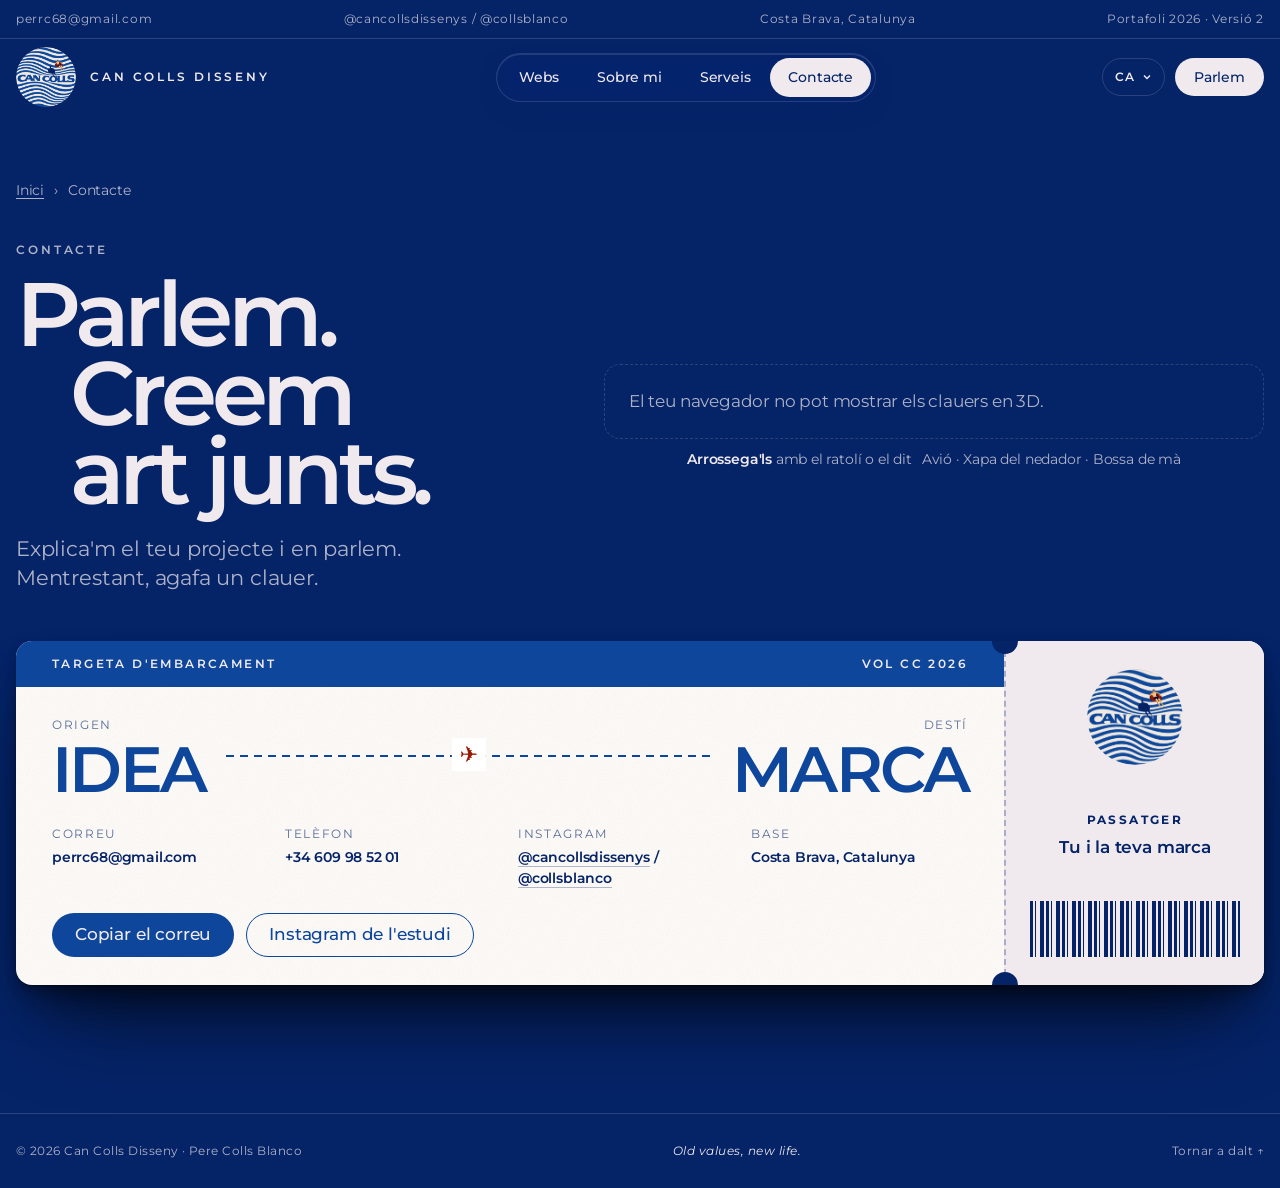
==== commit 1c4900b0: "Tema fosc fix amb el fons blau a totes les pàgines Co-Authored-By: Claude Opus 5.5 <noreply@anthropi" ====
--- a/contacte.html
+++ b/contacte.html
@@ -1,7 +1,9 @@
 <!doctype html>
-<html lang="ca">
+<html lang="ca" data-theme="dark">
 <head>
 <meta charset="utf-8">
+<meta name="color-scheme" content="dark">
+<meta name="theme-color" content="#052367">
 <meta name="viewport" content="width=device-width,initial-scale=1,viewport-fit=cover">
 <title>Contacte · Pere Colls</title>
 <meta name="claude:viewport-fit-sides" content="cover">
--- a/styles.css
+++ b/styles.css
@@ -553,13 +553,13 @@
   .menu-bar a{padding:8px 10px;font-size:13px;flex:1;text-align:center}
   .menu-panel{display:none}
 }
-@media (max-width:420px){.nav-end .pill{display:none}}
+@media (max-width:420px){.nav-end .pill{display:none}}
 
 /* Ajustos d'idiomes i mòbil */
 html:not([lang="ca"]) .contact-top h2{font-size:clamp(36px,4.6vw,76px)}
 .contact-top h2,.work h2,.case-head h3,.cat h2{overflow-wrap:anywhere;hyphens:auto}
 html[lang="ja"] .eyebrow,html[lang="zh-Hans"] .eyebrow{letter-spacing:.08em}
-@media (max-width:600px){.strip .wrap > :nth-child(n+3){display:none}}
+@media (max-width:600px){.strip .wrap > :nth-child(n+3){display:none}}
 
 /* Menú més fosc: vidre blau marí */
 .menu-bar{background:rgba(5,35,103,.86);border-color:rgba(240,234,239,.14);box-shadow:inset 0 1px 0 rgba(255,255,255,.12),0 10px 26px -12px rgba(5,35,103,.55)}
@@ -579,7 +579,7 @@
 .nav .lang-list{background:rgba(5,35,103,.94);border-color:rgba(240,234,239,.14)}
 .lang-list button{color:#F0EAEF}
 .lang-list button:hover,.lang-list button:focus-visible{background:rgba(240,234,239,.12)}
-.lang-list button[aria-selected="true"]{background:#F0EAEF;color:#052367}
+.lang-list button[aria-selected="true"]{background:#F0EAEF;color:#052367}
 
 /* =====================================================================
    VERSIÓ WEBS 2026 · portada i casos centrats en disseny web
@@ -700,3 +700,5 @@
 .mail-alt{font-size:var(--t-sm);color:var(--muted)}
 .mail-alt a{color:var(--heading);font-weight:600;text-decoration:underline;text-underline-offset:3px;text-decoration-thickness:1px}
 .cta-end .mail-alt{margin-top:-4px}
+/* Tema fosc fix: accent vermell més clar perquè es llegeixi sobre el blau */
+:root[data-theme="dark"]{--accent:#FF8A70}
